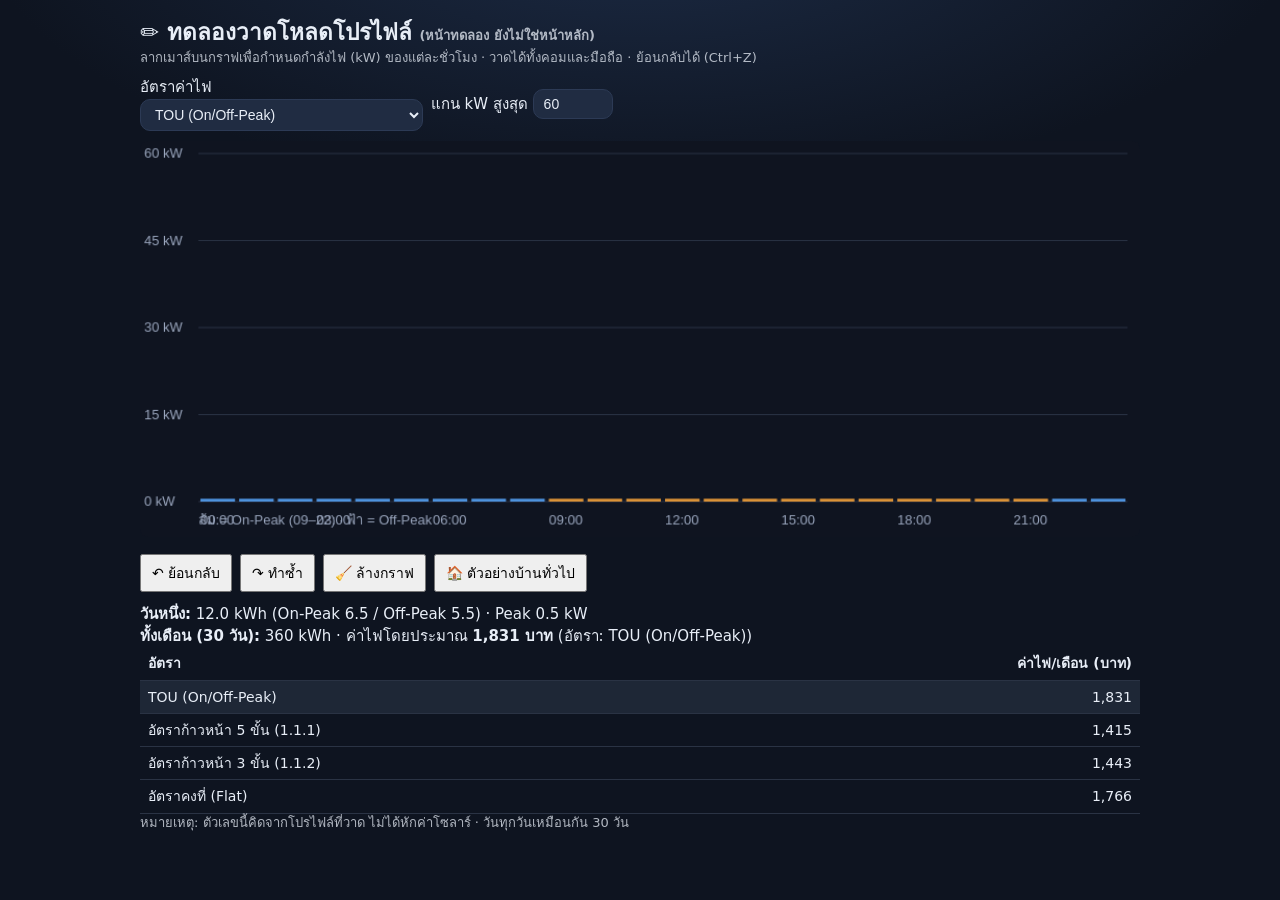
==== draw-test.html @ 4e68db37 "draft: draw-test page (hourly load drawing, undo/redo, TOU/progressive/flat compare) on branch only" ====
<!DOCTYPE html>
<html lang="th">
<head>
<meta charset="utf-8">
<meta name="viewport" content="width=device-width, initial-scale=1">
<title>ทดลองวาดโหลดโปรไฟล์ (ทดลอง)</title>
<link rel="stylesheet" href="style.css?v=4">
<style>
  body { padding: 16px; }
  .wrap { max-width: 1000px; margin: 0 auto; }
  canvas { width: 100%; height: auto; touch-action: none; cursor: crosshair; background: #0f1420; border-radius: 8px; }
  .row { display: flex; flex-wrap: wrap; gap: 8px; align-items: center; margin: 10px 0; }
  .row button, .row select, .row input { font-size: 14px; padding: 6px 10px; }
  .res { margin-top: 12px; }
  .res table { width: 100%; border-collapse: collapse; font-size: 14px; }
  .res th, .res td { border-bottom: 1px solid #2a3344; padding: 6px 8px; text-align: right; }
  .res th:first-child, .res td:first-child { text-align: left; }
  .note { font-size: 13px; opacity: .75; }
  .sel { background: #1e2736; }
</style>
</head>
<body>
<div class="wrap">
  <h2>✏️ ทดลองวาดโหลดโปรไฟล์ <span class="note">(หน้าทดลอง ยังไม่ใช่หน้าหลัก)</span></h2>
  <p class="note">ลากเมาส์บนกราฟเพื่อกำหนดกำลังไฟ (kW) ของแต่ละชั่วโมง · วาดได้ทั้งคอมและมือถือ · ย้อนกลับได้ (Ctrl+Z)</p>

  <div class="row">
    <label>อัตราค่าไฟ
      <select id="preset">
        <option value="tou">TOU (On/Off-Peak)</option>
        <option value="prog5">อัตราก้าวหน้า 5 ขั้น (1.1.1)</option>
        <option value="prog3">อัตราก้าวหน้า 3 ขั้น (1.1.2)</option>
        <option value="flat">อัตราคงที่ (Flat)</option>
      </select>
    </label>
    <label>แกน kW สูงสุด
      <input id="kmax" type="number" min="5" max="500" step="5" value="60" style="width:80px">
    </label>
  </div>

  <canvas id="cv" width="960" height="380"></canvas>

  <div class="row">
    <button id="undo" title="ย้อนกลับ (Ctrl+Z)">↶ ย้อนกลับ</button>
    <button id="redo" title="ทำซ้ำ (Ctrl+Y)">↷ ทำซ้ำ</button>
    <button id="clear">🧹 ล้างกราฟ</button>
    <button id="sample">🏠 ตัวอย่างบ้านทั่วไป</button>
    <span class="note" id="status"></span>
  </div>

  <div class="res" id="result"></div>
</div>

<script src="core.js"></script>
<script src="draw-calc.js"></script>
<script>
(function () {
  'use strict';
  var cv = document.getElementById('cv');
  var ctx = cv.getContext('2d');
  var PL = 56, PR = 12, PT = 12, PB = 34;     // ระยะขอบ (plot left/right/top/bottom)
  var CELL_W = (cv.width - PL - PR) / 24;

  var hourly = Array(24).fill(0.5);
  var past = [], future = [];
  var LIMIT = 200;
  var drawing = false, lastH = null;

  var sel = document.getElementById('preset');
  var kmaxEl = document.getElementById('kmax');

  function kmax() {
    var v = Number(kmaxEl.value);
    return v >= 5 && v <= 500 ? v : 60;
  }

  function plotH() { return cv.height - PT - PB; }
  function yOf(kw) { return PT + plotH() * (1 - Math.min(kw, kmax()) / kmax()); }

  function snapshot() { past.push(hourly.slice()); if (past.length > LIMIT) past.shift(); future = []; }

  function setStatus(t) { document.getElementById('status').textContent = t; }

  function render() {
    var W = cv.width, H = cv.height, K = kmax();
    ctx.clearRect(0, 0, W, H);
    // เส้นกริดแกน y
    ctx.font = '13px sans-serif';
    ctx.strokeStyle = '#2a3344'; ctx.fillStyle = '#9aa6bd'; ctx.lineWidth = 1;
    var step = K / 4;
    for (var i = 0; i <= 4; i++) {
      var kv = step * i, y = yOf(kv);
      ctx.beginPath(); ctx.moveTo(PL, y); ctx.lineTo(W - PR, y); ctx.stroke();
      ctx.fillText(kv.toFixed(0) + ' kW', 4, y + 4);
    }
    // แท่งแต่ละชั่วโมง
    for (var h = 0; h < 24; h++) {
      var x = PL + h * CELL_W;
      var top = yOf(hourly[h]), bottom = yOf(0);
      var onPeak = h >= 9 && h < 22;
      ctx.fillStyle = onPeak ? 'rgba(255,170,60,.85)' : 'rgba(90,170,255,.85)';
      ctx.fillRect(x + 2, top, CELL_W - 4, bottom - top);
      if (h % 3 === 0) {
        ctx.fillStyle = '#9aa6bd';
        ctx.fillText(String(h).padStart(2, '0') + ':00', x + 2, H - 12);
      }
    }
    ctx.fillStyle = '#9aa6bd';
    ctx.fillText('ส้ม = On-Peak (09–22) · ฟ้า = Off-Peak', PL, H - 12 + 0);
  }

  function pos(e) {
    var r = cv.getBoundingClientRect();
    var sx = cv.width / r.width, sy = cv.height / r.height;
    return { x: (e.clientX - r.left) * sx, y: (e.clientY - r.top) * sy };
  }

  function applyAt(e) {
    var p = pos(e);
    if (p.x < PL || p.x > cv.width - PR || p.y < PT || p.y > cv.height - PB) return;
    var h = Math.min(23, Math.max(0, Math.floor((p.x - PL) / CELL_W)));
    var kw = (1 - (p.y - PT) / plotH()) * kmax();
    kw = Math.round(Math.min(kmax(), Math.max(0, kw)) * 10) / 10;
    // ลากเร็ว: เติมชั่วโมงที่ข้ามไปด้วย
    var from = lastH === null ? h : lastH;
    var lo = Math.min(from, h), hi = Math.max(from, h);
    for (var k = lo; k <= hi; k++) hourly[k] = kw;
    lastH = h;
    render(); update();
  }

  cv.addEventListener('pointerdown', function (e) {
    snapshot(); drawing = true; lastH = null;
    cv.setPointerCapture(e.pointerId);
    applyAt(e);
  });
  cv.addEventListener('pointermove', function (e) { if (drawing) applyAt(e); });
  function endStroke() { drawing = false; lastH = null; }
  cv.addEventListener('pointerup', endStroke);
  cv.addEventListener('pointercancel', endStroke);

  function undo() {
    if (!past.length) { setStatus('ไม่มีอะไรให้ย้อนกลับ'); return; }
    future.push(hourly.slice()); hourly = past.pop(); render(); update(); setStatus('ย้อนกลับแล้ว');
  }
  function redo() {
    if (!future.length) { setStatus('ไม่มีอะไรให้ทำซ้ำ'); return; }
    past.push(hourly.slice()); hourly = future.pop(); render(); update(); setStatus('ทำซ้ำแล้ว');
  }

  document.getElementById('undo').onclick = undo;
  document.getElementById('redo').onclick = redo;
  document.getElementById('clear').onclick = function () {
    snapshot(); hourly = Array(24).fill(0); render(); update(); setStatus('ล้างแล้ว (ย้อนกลับได้)');
  };
  document.getElementById('sample').onclick = function () {
    // โปรไฟล์บ้านทั่วไป: ต่ำตอนกลางคืน สูงช่วงเย็น
    var s = [0.3,0.3,0.3,0.3,0.3,0.3,0.5,0.8,1.0,1.2,1.2,1.0,1.0,1.0,1.1,1.5,2.5,4.0,5.0,4.5,3.5,2.0,1.0,0.5];
    snapshot(); hourly = s; render(); update(); setStatus('ใส่ตัวอย่างแล้ว (ย้อนกลับได้)');
  };
  sel.onchange = update;
  kmaxEl.onchange = function () { render(); update(); };

  document.addEventListener('keydown', function (e) {
    if (!(e.ctrlKey || e.metaKey)) return;
    if (e.key === 'z' || e.key === 'Z') { e.preventDefault(); undo(); }
    if (e.key === 'y' || e.key === 'Y') { e.preventDefault(); redo(); }
  });

  function fmt(n, d) { return Number(n).toLocaleString('th-TH', { minimumFractionDigits: d || 0, maximumFractionDigits: d || 0 }); }

  function update() {
    var r = document.getElementById('result');
    var chosen = DrawCalc.monthlyBill(hourly, sel.value);
    var all = DrawCalc.compareAll(hourly);
    var d = chosen.daily;
    r.innerHTML =
      '<p><b>วันหนึ่ง:</b> ' + fmt(d.totalKwh, 1) + ' kWh (On-Peak ' + fmt(d.onKwh, 1) +
      ' / Off-Peak ' + fmt(d.offKwh, 1) + ') · Peak ' + fmt(d.peakKw, 1) + ' kW</p>' +
      '<p><b>ทั้งเดือน (30 วัน):</b> ' + fmt(chosen.monthlyKwh, 0) + ' kWh · ค่าไฟโดยประมาณ <b>' +
      fmt(chosen.monthly.grandTotal, 0) + ' บาท</b> (อัตรา: ' + chosen.label + ')</p>' +
      '<table><tr><th>อัตรา</th><th>ค่าไฟ/เดือน (บาท)</th></tr>' +
      all.map(function (x) {
        return '<tr' + (x.preset === sel.value ? ' class="sel"' : '') + '><td>' + x.label +
          '</td><td>' + fmt(x.monthly.grandTotal, 0) + '</td></tr>';
      }).join('') + '</table>' +
      '<p class="note">หมายเหตุ: ตัวเลขนี้คิดจากโปรไฟล์ที่วาด ไม่ได้หักค่าโซลาร์ · วันทุกวันเหมือนกัน 30 วัน</p>';
  }

  render(); update();
})();
</script>
</body>
</html>
---- style.css ----
:root {
  --bg: #0e1420;
  --bg2: #141b2b;
  --card: #1a2436;
  --card2: #202c42;
  --line: #2c3a55;
  --txt: #e8eef7;
  --muted: #93a4bd;
  --acc: #35d07f;
  --acc2: #3d9bff;
  --warn: #ffb020;
  --danger: #ff5f6d;
  --purple: #b06bff;
  --radius: 14px;
  --shadow: 0 4px 14px rgba(0, 0, 0, .35);
  font-size: 15px;
}

* { box-sizing: border-box; margin: 0; padding: 0; -webkit-tap-highlight-color: transparent; }
html, body { height: 100%; }
body {
  background: radial-gradient(1200px 500px at 50% -80px, #1c2b45 0%, var(--bg) 55%);
  color: var(--txt);
  font-family: "Segoe UI", "Noto Sans Thai UI", "Leelawadee UI", system-ui, sans-serif;
  line-height: 1.45;
}

/* ---------- header ---------- */
#topbar {
  position: sticky; top: 0; z-index: 30;
  display: flex; align-items: center; justify-content: space-between; gap: 12px;
  padding: 12px 16px;
  background: rgba(14, 20, 32, .88);
  backdrop-filter: blur(8px);
  border-bottom: 1px solid var(--line);
}
.brand h1 { font-size: 1.12rem; letter-spacing: .3px; }
.sub { font-size: .78rem; color: var(--muted); margin-top: 2px; }
.offline-badge {
  display: inline-block; font-size: .62rem; font-weight: 600;
  color: var(--acc); border: 1px solid var(--acc); border-radius: 20px;
  padding: 1px 8px; margin-left: 6px; vertical-align: 1px;
}

/* ---------- tabs ---------- */
#tabs {
  position: sticky; top: 67px; z-index: 25;
  display: flex; gap: 6px; padding: 10px 12px 0;
  background: linear-gradient(var(--bg), transparent);
  overflow-x: auto;
}
.tab {
  flex: 1 0 auto; white-space: nowrap;
  border: 1px solid var(--line); background: var(--card);
  color: var(--muted); border-radius: 999px;
  padding: 8px 16px; font-size: .88rem; font-weight: 600; cursor: pointer;
  transition: all .15s;
}
.tab.active { background: var(--acc); color: #0b120f; border-color: var(--acc); }

/* ---------- main ---------- */
#main { max-width: 980px; margin: 0 auto; padding: 14px 12px 60px; }
.pane { display: none; animation: fade .18s ease; }
.pane.active { display: block; }
@keyframes fade { from { opacity: 0; transform: translateY(4px); } to { opacity: 1; } }

.card {
  background: linear-gradient(180deg, var(--card), var(--bg2));
  border: 1px solid var(--line);
  border-radius: var(--radius);
  box-shadow: var(--shadow);
  padding: 16px;
  margin-bottom: 14px;
}
.card h2 { font-size: .98rem; margin-bottom: 10px; color: var(--txt); }
.card h2 .em { color: var(--acc); }

.hint { font-size: .82rem; color: var(--muted); margin-bottom: 12px; }
.hint code, .caption code { background: rgba(61,155,255,.12); color: var(--acc2); padding: 0 4px; border-radius: 4px; font-size: .9em; }
.caption { font-size: .74rem; color: var(--muted); margin-top: 8px; }

/* ---------- upload ---------- */
.upload {
  display: flex; align-items: center; gap: 12px;
  border: 1.5px dashed var(--acc2);
  border-radius: var(--radius);
  padding: 18px 16px; cursor: pointer;
  background: rgba(61,155,255,.05);
  color: var(--txt);
  transition: all .15s;
}
.upload:hover { background: rgba(61,155,255,.12); }
.upload .up-icon { font-size: 1.6rem; }
.upload small { display: block; color: var(--muted); }
.dropzone {
  margin-top: 10px; border: 1px dashed var(--line);
  border-radius: var(--radius); text-align: center;
  padding: 14px; font-size: .8rem; color: var(--muted);
  transition: all .15s;
}
.dropzone.drag { border-color: var(--acc); background: rgba(53,208,127,.08); color: var(--acc); }

.error-box {
  margin-top: 12px; padding: 12px 14px;
  background: rgba(255,95,109,.1); border: 1px solid var(--danger);
  border-radius: 10px; color: #ffc2c8; font-size: .85rem;
}

/* ---------- grids & metrics ---------- */
.grid2 { display: grid; grid-template-columns: 1fr 1fr; gap: 12px; }
.grid3 { display: grid; grid-template-columns: repeat(3, 1fr); gap: 10px; }
.grid4 { display: grid; grid-template-columns: repeat(auto-fit, minmax(150px, 1fr)); gap: 10px; }

.metric {
  background: var(--card2); border: 1px solid var(--line);
  border-radius: 12px; padding: 12px 14px;
}
.metric .k { font-size: .72rem; color: var(--muted); margin-bottom: 3px; }
.metric .v { font-size: 1.18rem; font-weight: 700; }
.metric .s { font-size: .72rem; color: var(--muted); margin-top: 2px; }
.metric.good .v { color: var(--acc); }
.metric.warn .v { color: var(--warn); }
.metric.bad .v { color: var(--danger); }
.metric.hl { outline: 1.5px solid var(--acc); }

/* ---------- bill detail ---------- */
.bill-detail {
  margin-top: 10px; border-top: 1px dashed var(--line); padding-top: 10px;
  font-size: .82rem; color: var(--muted);
  display: grid; grid-template-columns: repeat(auto-fit, minmax(130px, 1fr)); gap: 6px;
}
.bill-detail b { color: var(--txt); font-weight: 600; }

/* ---------- form controls ---------- */
.lbl { display: block; font-size: .8rem; color: var(--muted); margin: 12px 0 5px; }
.lbl.sm { margin: 6px 0 3px; font-size: .72rem; }
select, input[type="number"], input[type="text"] {
  width: 100%; padding: 9px 10px;
  background: var(--card2); color: var(--txt);
  border: 1px solid var(--line); border-radius: 10px;
  font-size: .92rem;
}
input[type="range"] {
  width: 100%; accent-color: var(--acc);
  height: 28px;
}

/* ---------- tariff selector (analysis card) ---------- */
.tariff-row { display: grid; gap: 4px; margin-bottom: 12px; }
.tariff-row .lbl { margin: 0; }
.tariff-row select { max-width: 100%; }
.tariff-row .caption { margin-top: 0; font-size: .72rem; }
#set-prog-tiers { display: grid; grid-template-columns: 1fr 1fr; gap: 8px 12px; }
#set-prog-tiers > div:last-child:nth-child(odd) { grid-column: 1 / -1; }
.range-val { font-size: .9rem; font-weight: 700; color: var(--acc); margin-top: 2px; }

.seg { display: flex; gap: 8px; }
.opt {
  flex: 1; padding: 9px 0; border-radius: 10px;
  border: 1px solid var(--line); background: var(--card2);
  color: var(--muted); cursor: pointer; font-weight: 600; font-size: .85rem;
}
.opt.active { background: var(--acc); color: #0b120f; border-color: var(--acc); }

.btn {
  padding: 10px 16px; border-radius: 10px;
  border: 1px solid var(--line); background: var(--card2);
  color: var(--txt); cursor: pointer; font-weight: 600; font-size: .88rem;
  transition: all .15s;
}
.btn:hover { background: var(--line); }
.btn.primary { background: var(--acc); color: #0b120f; border-color: var(--acc); }
.btn-row { display: flex; gap: 10px; flex-wrap: wrap; }
.icon-btn {
  background: var(--card2); border: 1px solid var(--line);
  color: var(--txt); border-radius: 10px; padding: 8px 11px;
  font-size: 1rem; cursor: pointer;
}
.icon-btn:hover { background: var(--line); }

.batt-box {
  margin-top: 12px; padding: 14px;
  background: rgba(176,107,255,.1); border: 1px solid var(--purple);
  border-radius: 12px; color: #e6ccff; font-size: .9rem;
}
.batt-box table { width: 100%; margin-top: 8px; font-size: .78rem; color: var(--muted); border-collapse: collapse; }
.batt-box th, .batt-box td { text-align: left; padding: 3px 6px; border-bottom: 1px dashed var(--line); }
.batt-box b { color: #e6ccff; }

/* ---------- tables ---------- */
.table-scroll { overflow-x: auto; -webkit-overflow-scrolling: touch; }
table { width: 100%; border-collapse: collapse; font-size: .8rem; }
thead th {
  position: sticky; top: 0;
  background: var(--card2); color: var(--muted);
  text-align: right; padding: 8px 8px;
  border-bottom: 2px solid var(--line); white-space: nowrap;
}
thead th:first-child, tbody td:first-child { text-align: left; }
tbody td { text-align: right; padding: 8px; border-bottom: 1px solid var(--line); white-space: nowrap; }
tbody tr.rec { background: rgba(53,208,127,.08); }
tbody tr.rec td:first-child { color: var(--acc); font-weight: 700; }
tbody tr:hover { background: rgba(255,255,255,.03); }

.chart-box { position: relative; width: 100%; }
.chart-box canvas, .chart-box > div { height: 260px; }
#sizing-chart-extra { height: 260px; }

/* ---------- modal ---------- */
.modal {
  position: fixed; inset: 0; z-index: 60;
  background: rgba(5, 9, 16, .72);
  display: flex; align-items: flex-end; justify-content: center;
}
.modal[hidden] { display: none; }
.modal-box {
  width: 100%; max-width: 520px; max-height: 92vh; overflow-y: auto;
  background: var(--card); border: 1px solid var(--line);
  border-radius: 18px 18px 0 0; box-shadow: var(--shadow);
  padding: 16px;
}
@media (min-width: 600px) { .modal { align-items: center; } .modal-box { border-radius: 18px; } }
.modal-head { display: flex; align-items: center; justify-content: space-between; margin-bottom: 8px; }
.modal-foot { display: flex; gap: 10px; flex-wrap: wrap; margin-top: 16px; border-top: 1px solid var(--line); padding-top: 14px; }

/* ---------- toast ---------- */
.toast {
  position: fixed; left: 50%; bottom: 24px; z-index: 80;
  transform: translateX(-50%);
  background: #22314a; color: var(--txt);
  border: 1px solid var(--acc2); border-radius: 999px;
  padding: 10px 18px; font-size: .85rem; box-shadow: var(--shadow);
  animation: pop .2s ease;
}
.toast.err { border-color: var(--danger); color: #ffc2c8; }
@keyframes pop { from { opacity: 0; transform: translate(-50%, 8px); } }

@media (max-width: 560px) {
  .grid2, .grid3 { grid-template-columns: 1fr 1fr; }
  .grid4 { grid-template-columns: repeat(2, 1fr); }
  #tabs { top: 61px; }
}
@media (max-width: 380px) {
  .grid4 { grid-template-columns: 1fr 1fr; }
  .tab { padding: 8px 10px; font-size: .78rem; }
}
/* ===== Footer / Copyright ===== */
.app-footer {
  max-width: 980px;
  margin: 0 auto;
  padding: 18px 12px 30px;
  text-align: center;
  font-size: 12px;
  color: var(--muted);
  border-top: 1px solid var(--line);
}
.app-footer p { margin: 0; }
.app-footer strong { color: var(--txt); font-weight: 600; }
.app-footer .footer-sub { margin-top: 4px; font-size: 11px; opacity: .75; }
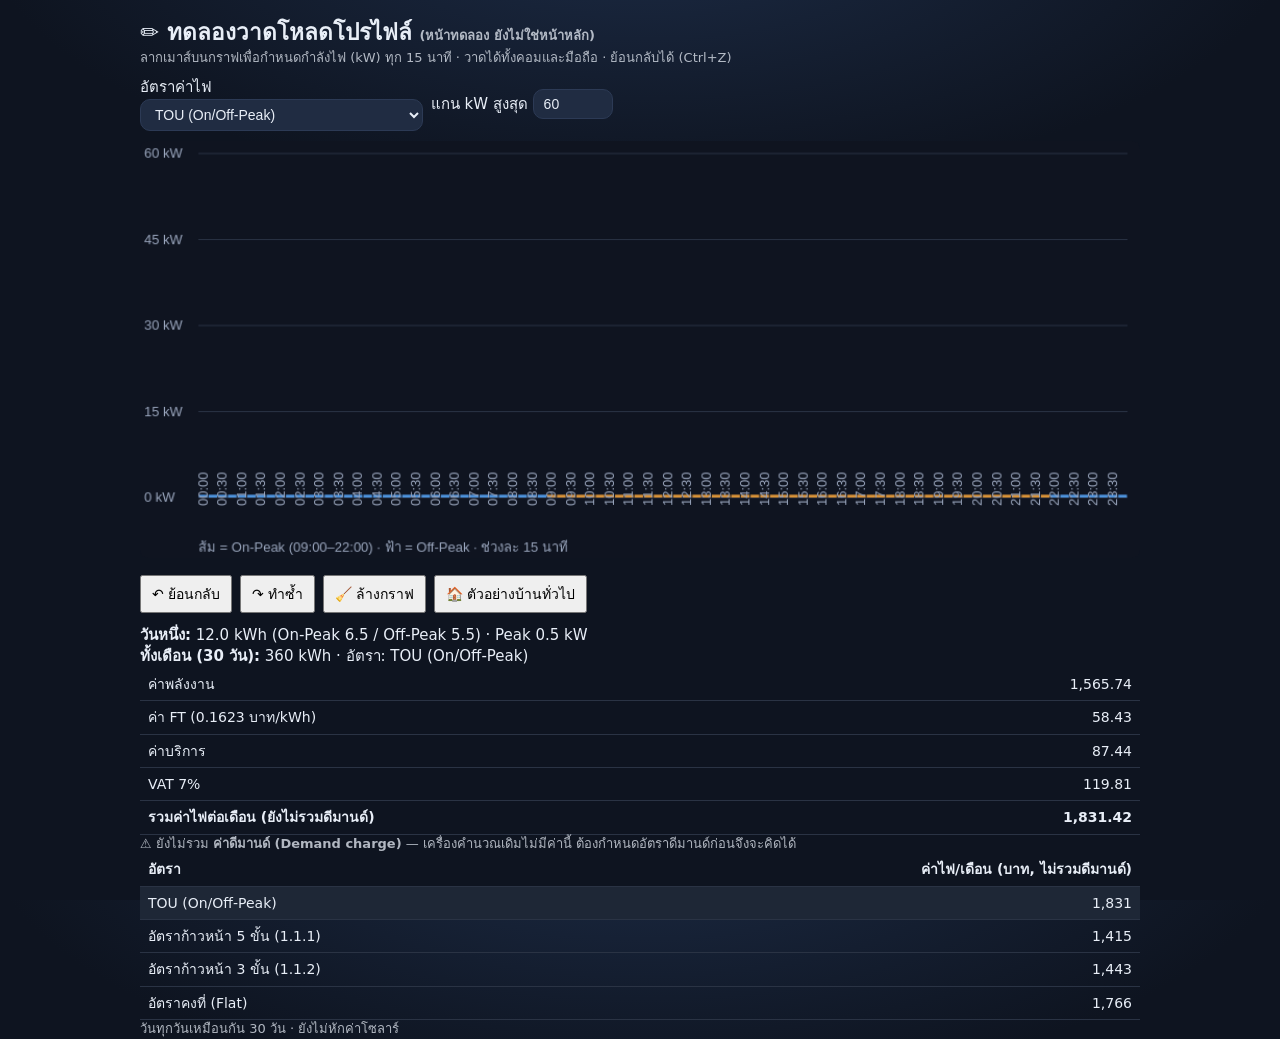
==== commit f565fa78: "draw-test: 15-min resolution (96 slots), x-axis label every 30 min, show FT, demand charge flagged a" ====
--- a/draw-test.html
+++ b/draw-test.html
@@ -22,7 +22,7 @@
 <body>
 <div class="wrap">
   <h2>✏️ ทดลองวาดโหลดโปรไฟล์ <span class="note">(หน้าทดลอง ยังไม่ใช่หน้าหลัก)</span></h2>
-  <p class="note">ลากเมาส์บนกราฟเพื่อกำหนดกำลังไฟ (kW) ของแต่ละชั่วโมง · วาดได้ทั้งคอมและมือถือ · ย้อนกลับได้ (Ctrl+Z)</p>
+  <p class="note">ลากเมาส์บนกราฟเพื่อกำหนดกำลังไฟ (kW) ทุก 15 นาที · วาดได้ทั้งคอมและมือถือ · ย้อนกลับได้ (Ctrl+Z)</p>
 
   <div class="row">
     <label>อัตราค่าไฟ
@@ -38,7 +38,7 @@
     </label>
   </div>
 
-  <canvas id="cv" width="960" height="380"></canvas>
+  <canvas id="cv" width="960" height="400"></canvas>
 
   <div class="row">
     <button id="undo" title="ย้อนกลับ (Ctrl+Z)">↶ ย้อนกลับ</button>
@@ -56,15 +56,16 @@
 <script>
 (function () {
   'use strict';
+  var SLOTS = DrawCalc.SLOTS;               // 96 ช่วง (ทุก 15 นาที)
   var cv = document.getElementById('cv');
   var ctx = cv.getContext('2d');
-  var PL = 56, PR = 12, PT = 12, PB = 34;     // ระยะขอบ (plot left/right/top/bottom)
-  var CELL_W = (cv.width - PL - PR) / 24;
-
-  var hourly = Array(24).fill(0.5);
+  var PL = 56, PR = 12, PT = 12, PB = 58;  // ระยะขอบ (ด้านล่างเผื่อป้ายเวลาแนวตั้ง)
+  var CELL_W = (cv.width - PL - PR) / SLOTS;
+
+  var slots = DrawCalc.hourlyToSlots(Array(24).fill(0.5));
   var past = [], future = [];
   var LIMIT = 200;
-  var drawing = false, lastH = null;
+  var drawing = false, lastI = null;
 
   var sel = document.getElementById('preset');
   var kmaxEl = document.getElementById('kmax');
@@ -73,40 +74,47 @@
     var v = Number(kmaxEl.value);
     return v >= 5 && v <= 500 ? v : 60;
   }
-
   function plotH() { return cv.height - PT - PB; }
   function yOf(kw) { return PT + plotH() * (1 - Math.min(kw, kmax()) / kmax()); }
-
-  function snapshot() { past.push(hourly.slice()); if (past.length > LIMIT) past.shift(); future = []; }
-
   function setStatus(t) { document.getElementById('status').textContent = t; }
+
+  function snapshot() { past.push(slots.slice()); if (past.length > LIMIT) past.shift(); future = []; }
 
   function render() {
     var W = cv.width, H = cv.height, K = kmax();
     ctx.clearRect(0, 0, W, H);
-    // เส้นกริดแกน y
     ctx.font = '13px sans-serif';
-    ctx.strokeStyle = '#2a3344'; ctx.fillStyle = '#9aa6bd'; ctx.lineWidth = 1;
-    var step = K / 4;
-    for (var i = 0; i <= 4; i++) {
-      var kv = step * i, y = yOf(kv);
+    ctx.lineWidth = 1;
+    // เส้นกริดแกน kW
+    ctx.strokeStyle = '#2a3344'; ctx.fillStyle = '#9aa6bd';
+    for (var g = 0; g <= 4; g++) {
+      var kv = K / 4 * g, y = yOf(kv);
       ctx.beginPath(); ctx.moveTo(PL, y); ctx.lineTo(W - PR, y); ctx.stroke();
       ctx.fillText(kv.toFixed(0) + ' kW', 4, y + 4);
     }
-    // แท่งแต่ละชั่วโมง
-    for (var h = 0; h < 24; h++) {
-      var x = PL + h * CELL_W;
-      var top = yOf(hourly[h]), bottom = yOf(0);
-      var onPeak = h >= 9 && h < 22;
+    // แท่งทุกช่วง 15 นาที
+    for (var i = 0; i < SLOTS; i++) {
+      var x = PL + i * CELL_W;
+      var top = yOf(slots[i]), bottom = yOf(0);
+      var minute = i * 15;
+      var onPeak = minute >= 540 && minute < 1320;   // 09:00–22:00
       ctx.fillStyle = onPeak ? 'rgba(255,170,60,.85)' : 'rgba(90,170,255,.85)';
-      ctx.fillRect(x + 2, top, CELL_W - 4, bottom - top);
-      if (h % 3 === 0) {
-        ctx.fillStyle = '#9aa6bd';
-        ctx.fillText(String(h).padStart(2, '0') + ':00', x + 2, H - 12);
-      }
+      ctx.fillRect(x + 0.5, top, Math.max(1, CELL_W - 1), bottom - top);
+    }
+    // ป้ายเวลาทุก 30 นาที (แนวตั้ง เพื่อไม่ทับกัน)
+    for (var k = 0; k < SLOTS; k += 2) {
+      var lx = PL + k * CELL_W + CELL_W / 2;
+      var m = k * 15;
+      var label = String(Math.floor(m / 60)).padStart(2, '0') + ':' + String(m % 60).padStart(2, '0');
+      ctx.save();
+      ctx.translate(lx + 4, H - PB + 8);
+      ctx.rotate(-Math.PI / 2);
+      ctx.fillStyle = '#9aa6bd';
+      ctx.fillText(label, 0, 0);
+      ctx.restore();
     }
     ctx.fillStyle = '#9aa6bd';
-    ctx.fillText('ส้ม = On-Peak (09–22) · ฟ้า = Off-Peak', PL, H - 12 + 0);
+    ctx.fillText('ส้ม = On-Peak (09:00–22:00) · ฟ้า = Off-Peak · ช่วงละ 15 นาที', PL, H - 6);
   }
 
   function pos(e) {
@@ -118,45 +126,44 @@
   function applyAt(e) {
     var p = pos(e);
     if (p.x < PL || p.x > cv.width - PR || p.y < PT || p.y > cv.height - PB) return;
-    var h = Math.min(23, Math.max(0, Math.floor((p.x - PL) / CELL_W)));
+    var i = Math.min(SLOTS - 1, Math.max(0, Math.floor((p.x - PL) / CELL_W)));
     var kw = (1 - (p.y - PT) / plotH()) * kmax();
     kw = Math.round(Math.min(kmax(), Math.max(0, kw)) * 10) / 10;
-    // ลากเร็ว: เติมชั่วโมงที่ข้ามไปด้วย
-    var from = lastH === null ? h : lastH;
-    var lo = Math.min(from, h), hi = Math.max(from, h);
-    for (var k = lo; k <= hi; k++) hourly[k] = kw;
-    lastH = h;
+    var from = lastI === null ? i : lastI;      // ลากเร็ว: เติมช่วงที่ข้ามไปด้วย
+    var lo = Math.min(from, i), hi = Math.max(from, i);
+    for (var k = lo; k <= hi; k++) slots[k] = kw;
+    lastI = i;
     render(); update();
   }
 
   cv.addEventListener('pointerdown', function (e) {
-    snapshot(); drawing = true; lastH = null;
+    snapshot(); drawing = true; lastI = null;
     cv.setPointerCapture(e.pointerId);
     applyAt(e);
   });
   cv.addEventListener('pointermove', function (e) { if (drawing) applyAt(e); });
-  function endStroke() { drawing = false; lastH = null; }
+  function endStroke() { drawing = false; lastI = null; }
   cv.addEventListener('pointerup', endStroke);
   cv.addEventListener('pointercancel', endStroke);
 
   function undo() {
     if (!past.length) { setStatus('ไม่มีอะไรให้ย้อนกลับ'); return; }
-    future.push(hourly.slice()); hourly = past.pop(); render(); update(); setStatus('ย้อนกลับแล้ว');
+    future.push(slots.slice()); slots = past.pop(); render(); update(); setStatus('ย้อนกลับแล้ว');
   }
   function redo() {
     if (!future.length) { setStatus('ไม่มีอะไรให้ทำซ้ำ'); return; }
-    past.push(hourly.slice()); hourly = future.pop(); render(); update(); setStatus('ทำซ้ำแล้ว');
+    past.push(slots.slice()); slots = future.pop(); render(); update(); setStatus('ทำซ้ำแล้ว');
   }
 
   document.getElementById('undo').onclick = undo;
   document.getElementById('redo').onclick = redo;
   document.getElementById('clear').onclick = function () {
-    snapshot(); hourly = Array(24).fill(0); render(); update(); setStatus('ล้างแล้ว (ย้อนกลับได้)');
+    snapshot(); slots = Array(SLOTS).fill(0); render(); update(); setStatus('ล้างแล้ว (ย้อนกลับได้)');
   };
   document.getElementById('sample').onclick = function () {
-    // โปรไฟล์บ้านทั่วไป: ต่ำตอนกลางคืน สูงช่วงเย็น
-    var s = [0.3,0.3,0.3,0.3,0.3,0.3,0.5,0.8,1.0,1.2,1.2,1.0,1.0,1.0,1.1,1.5,2.5,4.0,5.0,4.5,3.5,2.0,1.0,0.5];
-    snapshot(); hourly = s; render(); update(); setStatus('ใส่ตัวอย่างแล้ว (ย้อนกลับได้)');
+    // โปรไฟล์บ้านทั่วไป (รายชั่วโมง) ขยายเป็น 15 นาที
+    var h = [0.3,0.3,0.3,0.3,0.3,0.3,0.5,0.8,1.0,1.2,1.2,1.0,1.0,1.0,1.1,1.5,2.5,4.0,5.0,4.5,3.5,2.0,1.0,0.5];
+    snapshot(); slots = DrawCalc.hourlyToSlots(h); render(); update(); setStatus('ใส่ตัวอย่างแล้ว (ย้อนกลับได้)');
   };
   sel.onchange = update;
   kmaxEl.onchange = function () { render(); update(); };
@@ -171,20 +178,30 @@
 
   function update() {
     var r = document.getElementById('result');
-    var chosen = DrawCalc.monthlyBill(hourly, sel.value);
-    var all = DrawCalc.compareAll(hourly);
+    var chosen = DrawCalc.monthlyBill(slots, sel.value);
+    var all = DrawCalc.compareAll(slots);
     var d = chosen.daily;
+    var b = chosen.monthly;
     r.innerHTML =
       '<p><b>วันหนึ่ง:</b> ' + fmt(d.totalKwh, 1) + ' kWh (On-Peak ' + fmt(d.onKwh, 1) +
       ' / Off-Peak ' + fmt(d.offKwh, 1) + ') · Peak ' + fmt(d.peakKw, 1) + ' kW</p>' +
-      '<p><b>ทั้งเดือน (30 วัน):</b> ' + fmt(chosen.monthlyKwh, 0) + ' kWh · ค่าไฟโดยประมาณ <b>' +
-      fmt(chosen.monthly.grandTotal, 0) + ' บาท</b> (อัตรา: ' + chosen.label + ')</p>' +
-      '<table><tr><th>อัตรา</th><th>ค่าไฟ/เดือน (บาท)</th></tr>' +
-      all.map(function (x) {
-        return '<tr' + (x.preset === sel.value ? ' class="sel"' : '') + '><td>' + x.label +
-          '</td><td>' + fmt(x.monthly.grandTotal, 0) + '</td></tr>';
-      }).join('') + '</table>' +
-      '<p class="note">หมายเหตุ: ตัวเลขนี้คิดจากโปรไฟล์ที่วาด ไม่ได้หักค่าโซลาร์ · วันทุกวันเหมือนกัน 30 วัน</p>';
+      '<p><b>ทั้งเดือน (30 วัน):</b> ' + fmt(chosen.monthlyKwh, 0) + ' kWh · อัตรา: ' + chosen.label + '</p>' +
+      '<table>' +
+        '<tr><td>ค่าพลังงาน</td><td>' + fmt(b.energyCharge, 2) + '</td></tr>' +
+        '<tr><td>ค่า FT (' + chosen.ftRate + ' บาท/kWh)</td><td>' + fmt(b.ftCharge, 2) + '</td></tr>' +
+        '<tr><td>ค่าบริการ</td><td>' + fmt(b.serviceFee, 2) + '</td></tr>' +
+        '<tr><td>VAT 7%</td><td>' + fmt(b.vat, 2) + '</td></tr>' +
+        '<tr><td><b>รวมค่าไฟต่อเดือน (ยังไม่รวมดีมานด์)</b></td><td><b>' + fmt(b.grandTotal, 2) + '</b></td></tr>' +
+      '</table>' +
+      '<p class="note">⚠️ ยังไม่รวม <b>ค่าดีมานด์ (Demand charge)</b> — เครื่องคำนวณเดิมไม่มีค่านี้ ต้องกำหนดอัตราดีมานด์ก่อนจึงจะคิดได้</p>' +
+      '<table>' +
+        '<tr><th>อัตรา</th><th>ค่าไฟ/เดือน (บาท, ไม่รวมดีมานด์)</th></tr>' +
+        all.map(function (x) {
+          return '<tr' + (x.preset === sel.value ? ' class="sel"' : '') + '><td>' + x.label +
+            '</td><td>' + fmt(x.monthly.grandTotal, 0) + '</td></tr>';
+        }).join('') +
+      '</table>' +
+      '<p class="note">วันทุกวันเหมือนกัน 30 วัน · ยังไม่หักค่าโซลาร์</p>';
   }
 
   render(); update();
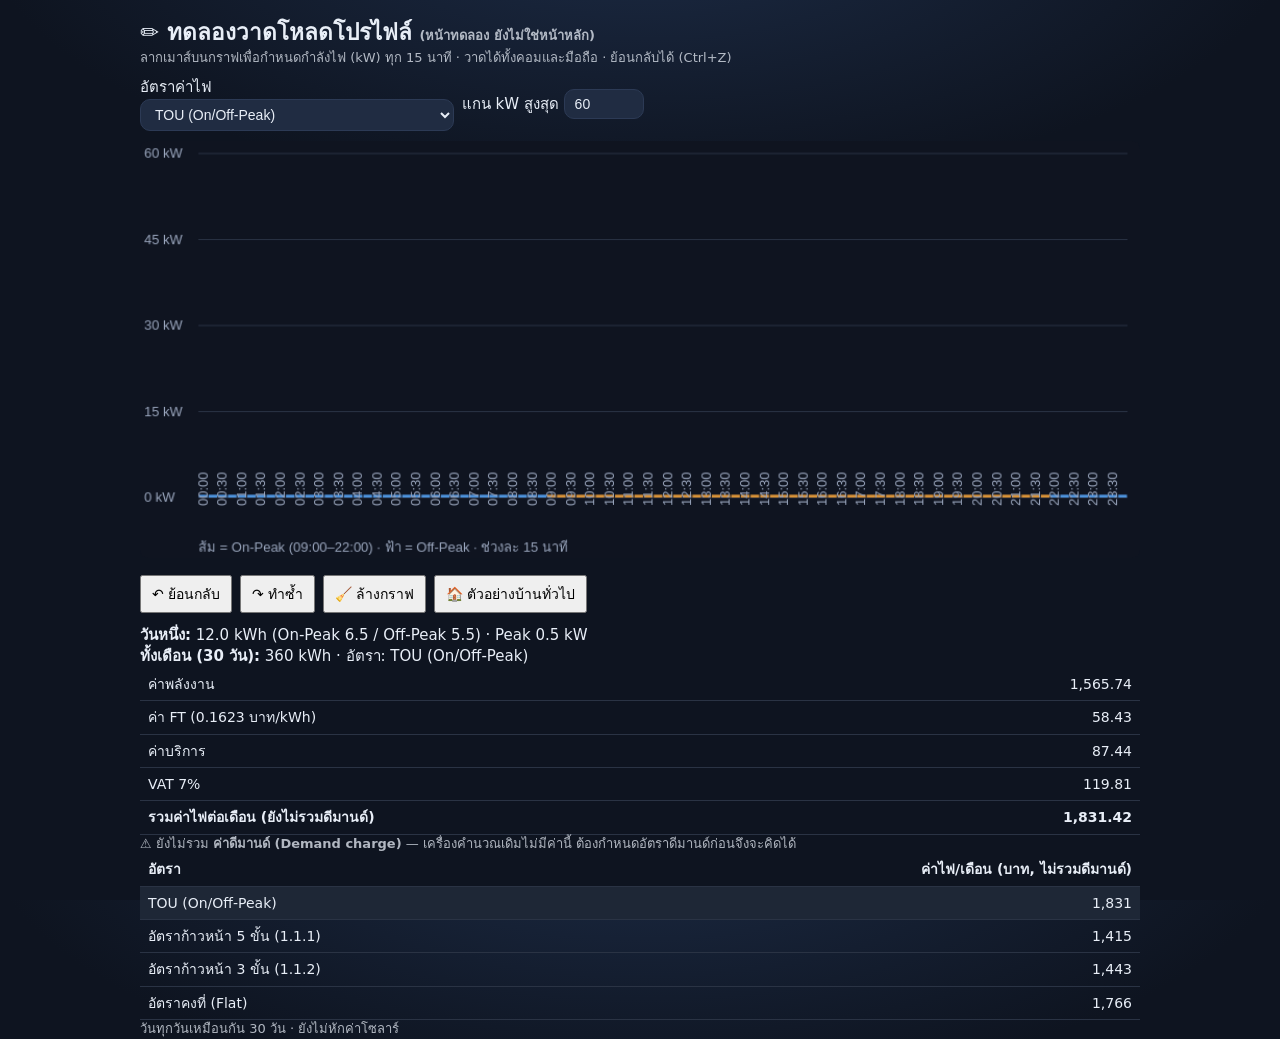
==== commit 14810572: "draw-test: add demand-charge tariffs for customers <=33kV (ประเภท 3.1.2/3.1.3/3.2.2/3.2.3) per PEA S" ====
--- a/draw-test.html
+++ b/draw-test.html
@@ -31,6 +31,12 @@
         <option value="prog5">อัตราก้าวหน้า 5 ขั้น (1.1.1)</option>
         <option value="prog3">อัตราก้าวหน้า 3 ขั้น (1.1.2)</option>
         <option value="flat">อัตราคงที่ (Flat)</option>
+        <optgroup label="ประเภท 3 กิจการขนาดกลาง — มีค่าดีมานด์ (ไม่เกิน 33 kV)">
+          <option value="d31">3.1.2 อัตราปกติ 22–33 kV</option>
+          <option value="d31s">3.1.3 อัตราปกติ ต่ำกว่า 22 kV</option>
+          <option value="d32">3.2.2 TOU 22–33 kV</option>
+          <option value="d32s">3.2.3 TOU ต่ำกว่า 22 kV</option>
+        </optgroup>
       </select>
     </label>
     <label>แกน kW สูงสุด
@@ -177,6 +183,40 @@
   function fmt(n, d) { return Number(n).toLocaleString('th-TH', { minimumFractionDigits: d || 0, maximumFractionDigits: d || 0 }); }
 
   function update() {
+    if (DrawCalc.DEMAND_TARIFFS[sel.value]) return updateDemand();
+    return updateOld();
+  }
+
+  // อัตราที่มีค่าดีมานด์ (ประเภท 3)
+  function updateDemand() {
+    var r = document.getElementById('result');
+    var b = DrawCalc.demandBill(slots, sel.value);
+    var d = DrawCalc.dailyKwh(slots);
+    var keys = Object.keys(DrawCalc.DEMAND_TARIFFS);
+    r.innerHTML =
+      '<p><b>วันหนึ่ง:</b> ' + fmt(d.totalKwh, 1) + ' kWh (On-Peak ' + fmt(d.onKwh, 1) +
+      ' / Off-Peak ' + fmt(d.offKwh, 1) + ') · <b>Peak ที่คิดดีมานด์: ' + fmt(b.demandKw, 1) + ' kW</b></p>' +
+      '<p><b>ทั้งเดือน (30 วัน):</b> ' + fmt(b.monthlyKwh, 0) + ' kWh · อัตรา: ' + b.label + '</p>' +
+      '<table>' +
+        '<tr><td>ค่าดีมานด์ (' + fmt(b.demandKw, 1) + ' kW)</td><td>' + fmt(b.demandCharge, 2) + '</td></tr>' +
+        '<tr><td>ค่าพลังงาน</td><td>' + fmt(b.energyCharge, 2) + '</td></tr>' +
+        '<tr><td>ค่า FT (0.1623 บาท/kWh)</td><td>' + fmt(b.ftCharge, 2) + '</td></tr>' +
+        '<tr><td>ค่าบริการ</td><td>' + fmt(b.serviceFee, 2) + '</td></tr>' +
+        '<tr><td>VAT 7%</td><td>' + fmt(b.vat, 2) + '</td></tr>' +
+        '<tr><td><b>รวมค่าไฟต่อเดือน</b></td><td><b>' + fmt(b.grandTotal, 2) + '</b></td></tr>' +
+      '</table>' +
+      '<p class="note">ยังไม่รวม: อัตราขั้นต่ำ 70% ของดีมานด์สูงสุด 12 เดือน · ค่า Power Factor · วันหยุดพิเศษ (คิดวันทั่วไปทุกวัน)</p>' +
+      '<table>' +
+        '<tr><th>อัตราดีมานด์</th><th>ค่าไฟ/เดือน (บาท)</th></tr>' +
+        keys.map(function (k) {
+          var x = DrawCalc.demandBill(slots, k);
+          return '<tr' + (k === sel.value ? ' class="sel"' : '') + '><td>' + x.label +
+            '</td><td>' + fmt(x.grandTotal, 0) + '</td></tr>';
+        }).join('') +
+      '</table>';
+  }
+
+  function updateOld() {
     var r = document.getElementById('result');
     var chosen = DrawCalc.monthlyBill(slots, sel.value);
     var all = DrawCalc.compareAll(slots);
